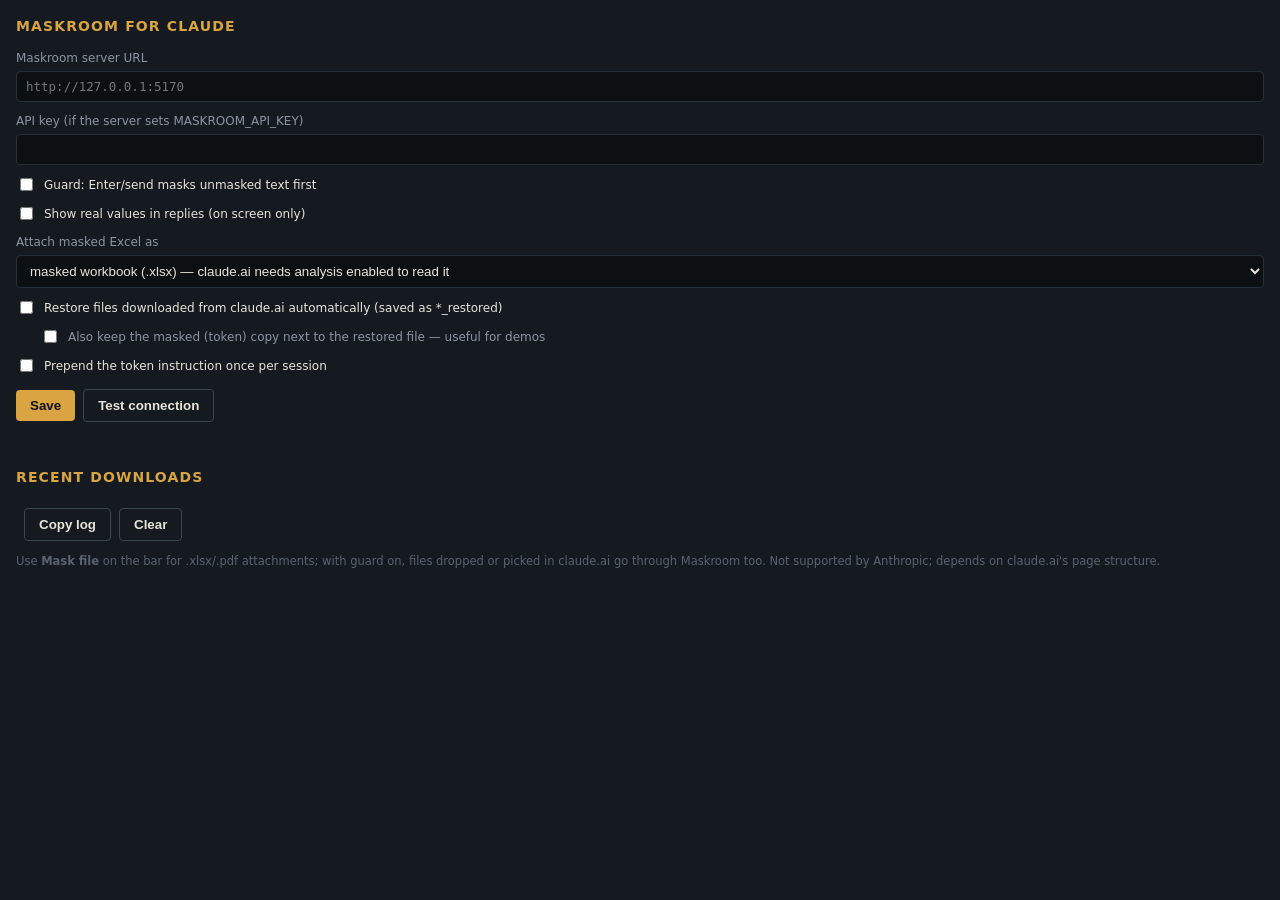
==== extension/options.html @ 56e89b08 "Extension: remove debugging aids; label guard/unmask buttons on/off Cleared the diagnostics added wh" ====
<!doctype html>
<html><head><meta charset="utf-8"><title>Maskroom settings</title>
<style>
body{font:13px/1.5 system-ui,sans-serif;margin:0;padding:16px;min-width:340px;background:#141a20;color:#e9e4d8}
h1{font-size:14px;letter-spacing:.08em;text-transform:uppercase;color:#d9a441;margin:0 0 12px}
label{display:block;margin:10px 0 4px;color:#8d94a1;font-size:12px}
input[type=text],input[type=password]{width:100%;box-sizing:border-box;background:#0c1013;border:1px solid #26303a;color:#e9e4d8;padding:7px 9px;border-radius:4px;font:12.5px ui-monospace,Menlo,monospace}
.row{display:flex;align-items:center;gap:8px;margin-top:10px;color:#e9e4d8}
.row input{accent-color:#d9a441}
button{margin-top:14px;background:#d9a441;color:#0c1013;border:0;border-radius:4px;padding:8px 14px;font-weight:600;cursor:pointer}
button.ghost{background:transparent;border:1px solid #3a4650;color:#e9e4d8;margin-left:8px}
#status{margin-top:10px;font-size:12px;color:#8d94a1;min-height:1.4em}
#status.ok{color:#3fb98d} #status.bad{color:#e2574c}
p.note{color:#5a6270;font-size:11.5px;margin:12px 0 0}
</style></head>
<body>
<h1>Maskroom for Claude</h1>
<label for="serverUrl">Maskroom server URL</label>
<input type="text" id="serverUrl" placeholder="http://127.0.0.1:5170">
<label for="apiKey">API key (if the server sets MASKROOM_API_KEY)</label>
<input type="password" id="apiKey">
<div class="row"><input type="checkbox" id="guard"><label for="guard" style="margin:0;color:#e9e4d8">Guard: Enter/send masks unmasked text first</label></div>
<div class="row"><input type="checkbox" id="unmask"><label for="unmask" style="margin:0;color:#e9e4d8">Show real values in replies (on screen only)</label></div>
<label for="excelAttach">Attach masked Excel as</label>
<select id="excelAttach" style="width:100%;background:#0c1013;border:1px solid #26303a;color:#e9e4d8;padding:7px 9px;border-radius:4px">
  <option value="xlsx">masked workbook (.xlsx) — claude.ai needs analysis enabled to read it</option>
  <option value="md">Markdown tables (.md) — readable by any chat surface</option>
</select>
<div class="row"><input type="checkbox" id="interceptDownloads"><label for="interceptDownloads" style="margin:0;color:#e9e4d8">Restore files downloaded from claude.ai automatically (saved as *_restored)</label></div>
<div class="row" style="padding-left:24px"><input type="checkbox" id="keepMasked"><label for="keepMasked" style="margin:0;color:#8d94a1">Also keep the masked (token) copy next to the restored file — useful for demos</label></div>
<div class="row"><input type="checkbox" id="preamble"><label for="preamble" style="margin:0;color:#e9e4d8">Prepend the token instruction once per session</label></div>
<button id="save">Save</button><button class="ghost" id="test">Test connection</button>
<div id="status"></div>
<h1 style="margin-top:18px">Recent downloads</h1>
<div id="log" style="font:11.5px ui-monospace,Menlo,monospace;color:#8d94a1;max-height:180px;overflow:auto;white-space:pre-wrap"></div>
<button class="ghost" id="copylog" style="margin-top:8px">Copy log</button><button class="ghost" id="clearlog" style="margin-top:8px">Clear</button>
<p class="note">Use <b>Mask file</b> on the bar for .xlsx/.pdf attachments; with guard on, files dropped or picked in
claude.ai go through Maskroom too. Not supported by Anthropic; depends on claude.ai's page structure.</p>
<script src="options.js"></script>
</body></html>
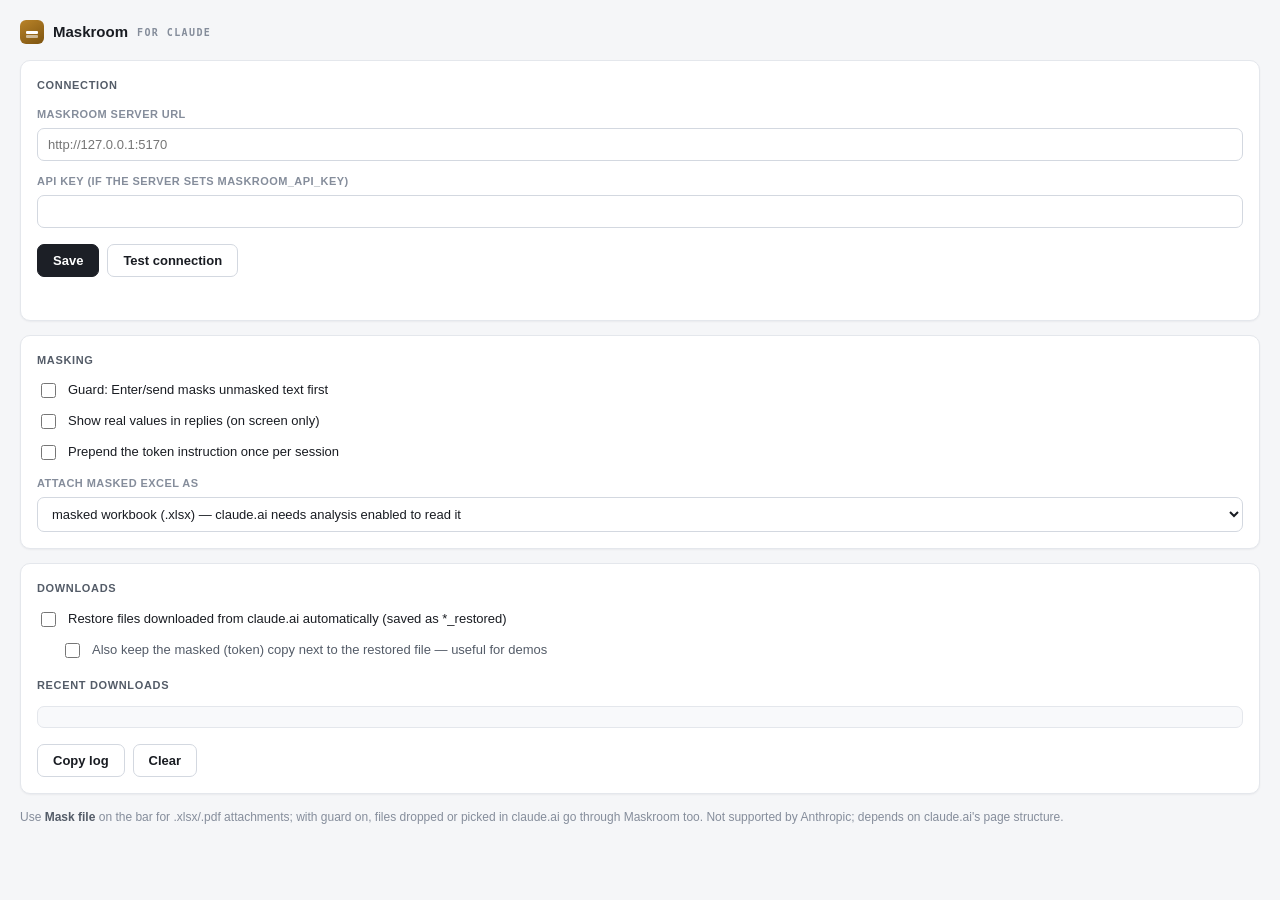
==== commit 75025028: "Redesign all UIs to an enterprise "compliance console" look Researched how enterprise security/DLP a" ====
--- a/extension/options.html
+++ b/extension/options.html
@@ -1,39 +1,75 @@
 <!doctype html>
 <html><head><meta charset="utf-8"><title>Maskroom settings</title>
 <style>
-body{font:13px/1.5 system-ui,sans-serif;margin:0;padding:16px;min-width:340px;background:#141a20;color:#e9e4d8}
-h1{font-size:14px;letter-spacing:.08em;text-transform:uppercase;color:#d9a441;margin:0 0 12px}
-label{display:block;margin:10px 0 4px;color:#8d94a1;font-size:12px}
-input[type=text],input[type=password]{width:100%;box-sizing:border-box;background:#0c1013;border:1px solid #26303a;color:#e9e4d8;padding:7px 9px;border-radius:4px;font:12.5px ui-monospace,Menlo,monospace}
-.row{display:flex;align-items:center;gap:8px;margin-top:10px;color:#e9e4d8}
-.row input{accent-color:#d9a441}
-button{margin-top:14px;background:#d9a441;color:#0c1013;border:0;border-radius:4px;padding:8px 14px;font-weight:600;cursor:pointer}
-button.ghost{background:transparent;border:1px solid #3a4650;color:#e9e4d8;margin-left:8px}
-#status{margin-top:10px;font-size:12px;color:#8d94a1;min-height:1.4em}
-#status.ok{color:#3fb98d} #status.bad{color:#e2574c}
-p.note{color:#5a6270;font-size:11.5px;margin:12px 0 0}
+:root{
+  --bg:#f5f6f8; --surface:#fff; --surface-2:#f8f9fb; --border:#e4e7ec; --border-strong:#d3d8e0;
+  --text:#191c22; --text-2:#545c68; --text-3:#858d9b; --brand:#9a6a1a; --brand-soft:#f4ecdd;
+  --primary:#1c1f26; --primary-hover:#303540; --on-primary:#fff;
+  --ok:#067647; --bad:#b42318; --ring:rgba(154,106,26,.28);
+  --sans:-apple-system,BlinkMacSystemFont,"Segoe UI",Roboto,sans-serif; --mono:ui-monospace,"SF Mono",Menlo,monospace;
+}
+*{box-sizing:border-box}
+body{font:13.5px/1.55 var(--sans);margin:0;padding:20px;min-width:380px;background:var(--bg);color:var(--text)}
+.head{display:flex;align-items:center;gap:9px;margin-bottom:16px}
+.logo{width:24px;height:24px;border-radius:6px;background:linear-gradient(150deg,#b98328,#7d5410);display:inline-grid;place-items:center}
+.logo::after{content:"";width:12px;height:3px;border-radius:1px;background:#fff;box-shadow:0 4px 0 rgba(255,255,255,.55)}
+.head .name{font-weight:800;font-size:15px}
+.head .tag{font:600 10px var(--mono);letter-spacing:.14em;text-transform:uppercase;color:var(--text-3)}
+.card{background:var(--surface);border:1px solid var(--border);border-radius:10px;padding:16px 16px;margin-bottom:14px;box-shadow:0 1px 2px rgba(16,24,40,.05)}
+h2{font-size:11px;font-weight:700;letter-spacing:.06em;text-transform:uppercase;color:var(--text-2);margin:0 0 12px}
+label.top{display:block;margin:12px 0 5px;color:var(--text-3);font-size:11px;font-weight:600;letter-spacing:.04em;text-transform:uppercase}
+label.top:first-child{margin-top:0}
+input[type=text],input[type=password],select{width:100%;background:var(--surface);border:1px solid var(--border-strong);color:var(--text);padding:8px 10px;border-radius:7px;font:13px var(--sans)}
+input:focus,select:focus{outline:none;border-color:var(--brand);box-shadow:0 0 0 3px var(--ring)}
+.row{display:flex;align-items:flex-start;gap:9px;margin-top:11px}
+.row input[type=checkbox]{accent-color:var(--brand);width:15px;height:15px;margin-top:2px}
+.row label{margin:0;color:var(--text);font-size:13px;line-height:1.45}
+.row.sub{padding-left:24px} .row.sub label{color:var(--text-2)}
+.actions{display:flex;gap:8px;margin-top:16px}
+button{background:var(--primary);color:var(--on-primary);border:1px solid var(--primary);border-radius:7px;padding:8px 15px;font:600 13px var(--sans);cursor:pointer}
+button:hover{background:var(--primary-hover);border-color:var(--primary-hover)}
+button.ghost{background:var(--surface);border:1px solid var(--border-strong);color:var(--text)}
+button.ghost:hover{background:var(--surface-2)}
+#status{margin-top:11px;font-size:12.5px;color:var(--text-3);min-height:1.3em;font-family:var(--mono)}
+#status.ok{color:var(--ok)} #status.bad{color:var(--bad)}
+#log{font:11.5px/1.5 var(--mono);color:var(--text-2);max-height:180px;overflow:auto;white-space:pre-wrap;background:var(--surface-2);border:1px solid var(--border);border-radius:7px;padding:10px;margin-bottom:10px}
+.note{color:var(--text-3);font-size:12px;margin:4px 0 0}
+.note b{color:var(--text-2)}
 </style></head>
 <body>
-<h1>Maskroom for Claude</h1>
-<label for="serverUrl">Maskroom server URL</label>
-<input type="text" id="serverUrl" placeholder="http://127.0.0.1:5170">
-<label for="apiKey">API key (if the server sets MASKROOM_API_KEY)</label>
-<input type="password" id="apiKey">
-<div class="row"><input type="checkbox" id="guard"><label for="guard" style="margin:0;color:#e9e4d8">Guard: Enter/send masks unmasked text first</label></div>
-<div class="row"><input type="checkbox" id="unmask"><label for="unmask" style="margin:0;color:#e9e4d8">Show real values in replies (on screen only)</label></div>
-<label for="excelAttach">Attach masked Excel as</label>
-<select id="excelAttach" style="width:100%;background:#0c1013;border:1px solid #26303a;color:#e9e4d8;padding:7px 9px;border-radius:4px">
-  <option value="xlsx">masked workbook (.xlsx) — claude.ai needs analysis enabled to read it</option>
-  <option value="md">Markdown tables (.md) — readable by any chat surface</option>
-</select>
-<div class="row"><input type="checkbox" id="interceptDownloads"><label for="interceptDownloads" style="margin:0;color:#e9e4d8">Restore files downloaded from claude.ai automatically (saved as *_restored)</label></div>
-<div class="row" style="padding-left:24px"><input type="checkbox" id="keepMasked"><label for="keepMasked" style="margin:0;color:#8d94a1">Also keep the masked (token) copy next to the restored file — useful for demos</label></div>
-<div class="row"><input type="checkbox" id="preamble"><label for="preamble" style="margin:0;color:#e9e4d8">Prepend the token instruction once per session</label></div>
-<button id="save">Save</button><button class="ghost" id="test">Test connection</button>
-<div id="status"></div>
-<h1 style="margin-top:18px">Recent downloads</h1>
-<div id="log" style="font:11.5px ui-monospace,Menlo,monospace;color:#8d94a1;max-height:180px;overflow:auto;white-space:pre-wrap"></div>
-<button class="ghost" id="copylog" style="margin-top:8px">Copy log</button><button class="ghost" id="clearlog" style="margin-top:8px">Clear</button>
+<div class="head"><span class="logo"></span><span class="name">Maskroom</span><span class="tag">for Claude</span></div>
+
+<div class="card">
+  <h2>Connection</h2>
+  <label class="top" for="serverUrl">Maskroom server URL</label>
+  <input type="text" id="serverUrl" placeholder="http://127.0.0.1:5170">
+  <label class="top" for="apiKey">API key (if the server sets MASKROOM_API_KEY)</label>
+  <input type="password" id="apiKey">
+  <div class="actions"><button id="save">Save</button><button class="ghost" id="test">Test connection</button></div>
+  <div id="status"></div>
+</div>
+
+<div class="card">
+  <h2>Masking</h2>
+  <div class="row"><input type="checkbox" id="guard"><label for="guard">Guard: Enter/send masks unmasked text first</label></div>
+  <div class="row"><input type="checkbox" id="unmask"><label for="unmask">Show real values in replies (on screen only)</label></div>
+  <div class="row"><input type="checkbox" id="preamble"><label for="preamble">Prepend the token instruction once per session</label></div>
+  <label class="top" for="excelAttach">Attach masked Excel as</label>
+  <select id="excelAttach">
+    <option value="xlsx">masked workbook (.xlsx) — claude.ai needs analysis enabled to read it</option>
+    <option value="md">Markdown tables (.md) — readable by any chat surface</option>
+  </select>
+</div>
+
+<div class="card">
+  <h2>Downloads</h2>
+  <div class="row"><input type="checkbox" id="interceptDownloads"><label for="interceptDownloads">Restore files downloaded from claude.ai automatically (saved as *_restored)</label></div>
+  <div class="row sub"><input type="checkbox" id="keepMasked"><label for="keepMasked">Also keep the masked (token) copy next to the restored file — useful for demos</label></div>
+  <h2 style="margin-top:16px">Recent downloads</h2>
+  <div id="log"></div>
+  <div class="actions"><button class="ghost" id="copylog">Copy log</button><button class="ghost" id="clearlog">Clear</button></div>
+</div>
+
 <p class="note">Use <b>Mask file</b> on the bar for .xlsx/.pdf attachments; with guard on, files dropped or picked in
 claude.ai go through Maskroom too. Not supported by Anthropic; depends on claude.ai's page structure.</p>
 <script src="options.js"></script>
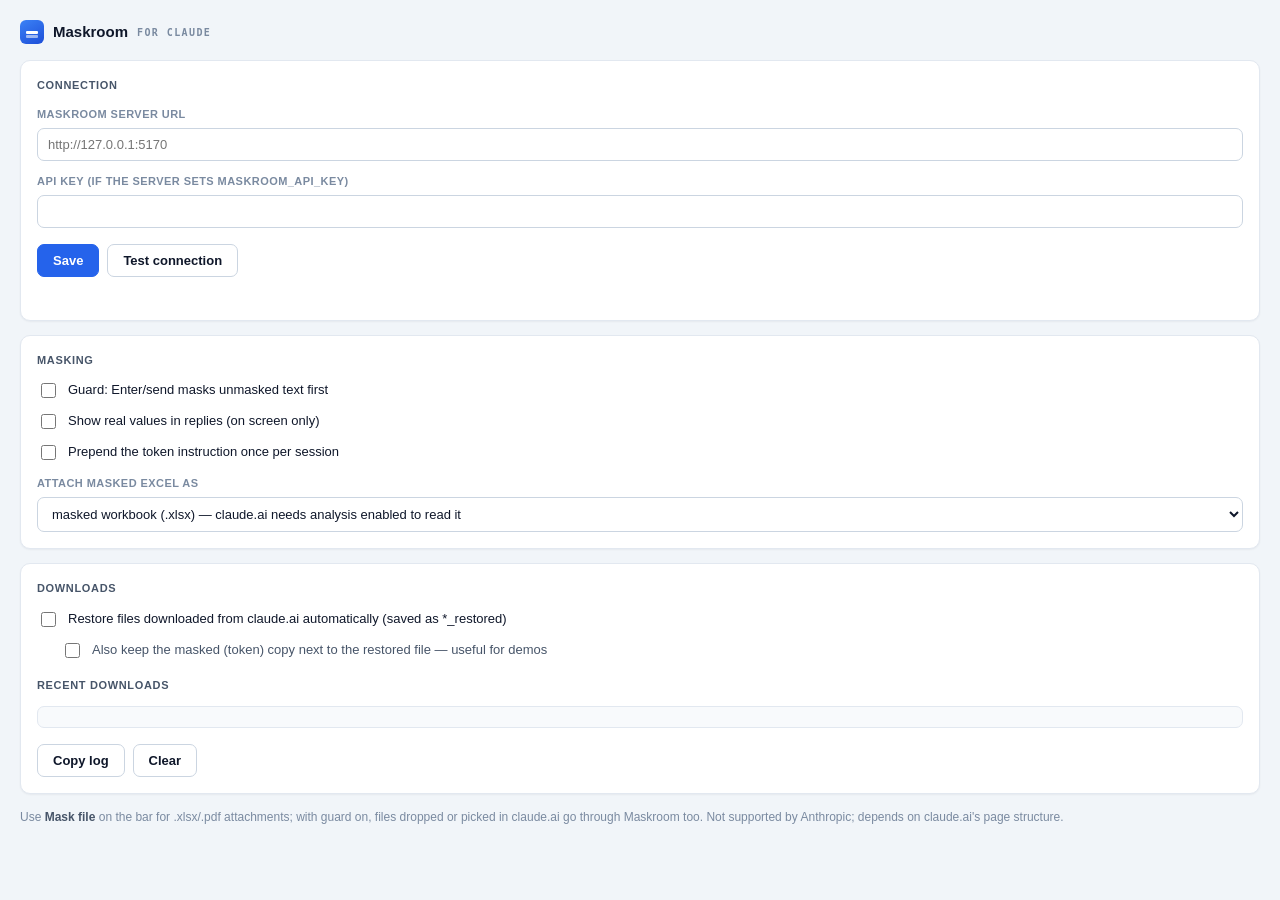
==== commit 8a6bb7c0: "Recolor to enterprise blue on cool slate (was brass on warm gray) The previous pass kept brass as th" ====
--- a/extension/options.html
+++ b/extension/options.html
@@ -2,16 +2,16 @@
 <html><head><meta charset="utf-8"><title>Maskroom settings</title>
 <style>
 :root{
-  --bg:#f5f6f8; --surface:#fff; --surface-2:#f8f9fb; --border:#e4e7ec; --border-strong:#d3d8e0;
-  --text:#191c22; --text-2:#545c68; --text-3:#858d9b; --brand:#9a6a1a; --brand-soft:#f4ecdd;
-  --primary:#1c1f26; --primary-hover:#303540; --on-primary:#fff;
-  --ok:#067647; --bad:#b42318; --ring:rgba(154,106,26,.28);
+  --bg:#f1f5f9; --surface:#fff; --surface-2:#f8fafc; --border:#e2e8f0; --border-strong:#cbd5e1;
+  --text:#0f172a; --text-2:#475569; --text-3:#7a8aa0; --brand:#2563eb; --brand-soft:#eff4ff;
+  --primary:#2563eb; --primary-hover:#1d4ed8; --on-primary:#fff;
+  --ok:#067647; --bad:#b42318; --ring:rgba(37,99,235,.28);
   --sans:-apple-system,BlinkMacSystemFont,"Segoe UI",Roboto,sans-serif; --mono:ui-monospace,"SF Mono",Menlo,monospace;
 }
 *{box-sizing:border-box}
 body{font:13.5px/1.55 var(--sans);margin:0;padding:20px;min-width:380px;background:var(--bg);color:var(--text)}
 .head{display:flex;align-items:center;gap:9px;margin-bottom:16px}
-.logo{width:24px;height:24px;border-radius:6px;background:linear-gradient(150deg,#b98328,#7d5410);display:inline-grid;place-items:center}
+.logo{width:24px;height:24px;border-radius:6px;background:linear-gradient(150deg,#3b82f6,#1d4ed8);display:inline-grid;place-items:center}
 .logo::after{content:"";width:12px;height:3px;border-radius:1px;background:#fff;box-shadow:0 4px 0 rgba(255,255,255,.55)}
 .head .name{font-weight:800;font-size:15px}
 .head .tag{font:600 10px var(--mono);letter-spacing:.14em;text-transform:uppercase;color:var(--text-3)}
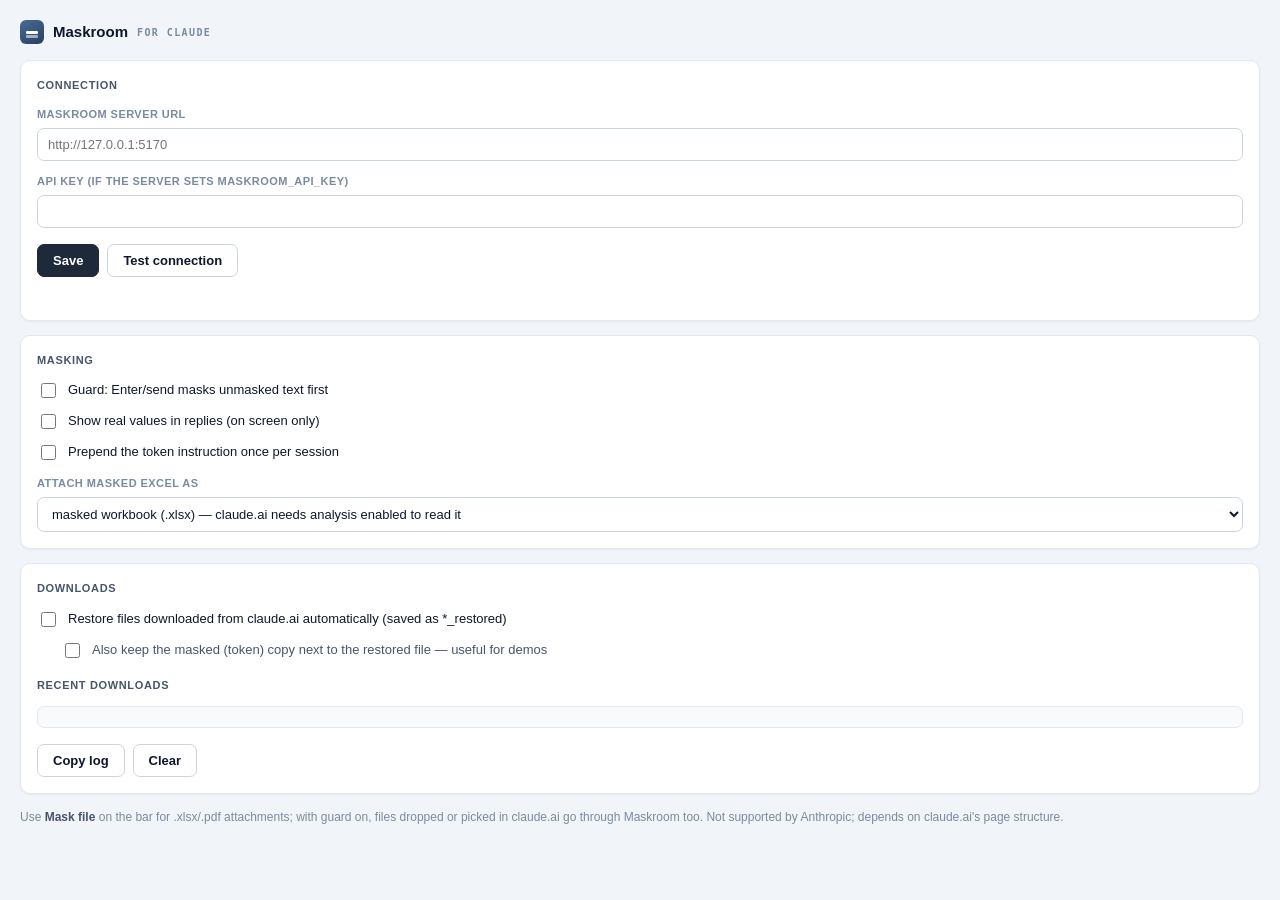
==== commit eba9c05f: "Recolor: ink primary + muted steel-blue accent (the blue was too bright) Replaced the saturated roya" ====
--- a/extension/options.html
+++ b/extension/options.html
@@ -3,15 +3,15 @@
 <style>
 :root{
   --bg:#f1f5f9; --surface:#fff; --surface-2:#f8fafc; --border:#e2e8f0; --border-strong:#cbd5e1;
-  --text:#0f172a; --text-2:#475569; --text-3:#7a8aa0; --brand:#2563eb; --brand-soft:#eff4ff;
-  --primary:#2563eb; --primary-hover:#1d4ed8; --on-primary:#fff;
-  --ok:#067647; --bad:#b42318; --ring:rgba(37,99,235,.28);
+  --text:#0f172a; --text-2:#475569; --text-3:#7a8aa0; --brand:#3a5c86; --brand-soft:#eef2f7;
+  --primary:#1e2a3a; --primary-hover:#111a27; --on-primary:#fff;
+  --ok:#067647; --bad:#b42318; --ring:rgba(58,92,134,.30);
   --sans:-apple-system,BlinkMacSystemFont,"Segoe UI",Roboto,sans-serif; --mono:ui-monospace,"SF Mono",Menlo,monospace;
 }
 *{box-sizing:border-box}
 body{font:13.5px/1.55 var(--sans);margin:0;padding:20px;min-width:380px;background:var(--bg);color:var(--text)}
 .head{display:flex;align-items:center;gap:9px;margin-bottom:16px}
-.logo{width:24px;height:24px;border-radius:6px;background:linear-gradient(150deg,#3b82f6,#1d4ed8);display:inline-grid;place-items:center}
+.logo{width:24px;height:24px;border-radius:6px;background:linear-gradient(150deg,#4a6b96,#26405f);display:inline-grid;place-items:center}
 .logo::after{content:"";width:12px;height:3px;border-radius:1px;background:#fff;box-shadow:0 4px 0 rgba(255,255,255,.55)}
 .head .name{font-weight:800;font-size:15px}
 .head .tag{font:600 10px var(--mono);letter-spacing:.14em;text-transform:uppercase;color:var(--text-3)}
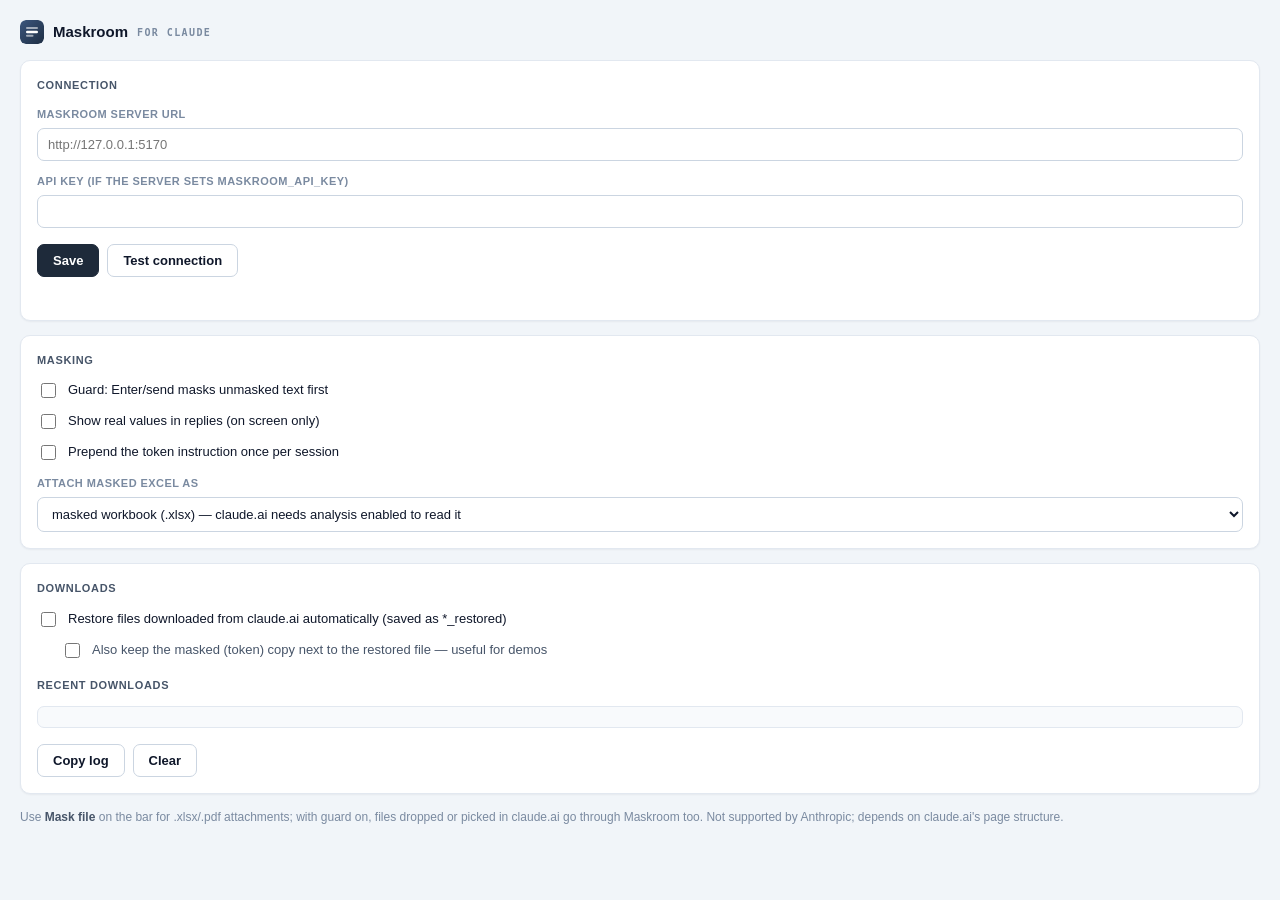
==== commit e5b86a90: "Design a real logo: redaction-mark app tile, applied everywhere Replaced the placeholder CSS square " ====
--- a/extension/options.html
+++ b/extension/options.html
@@ -1,5 +1,6 @@
 <!doctype html>
 <html><head><meta charset="utf-8"><title>Maskroom settings</title>
+<link rel="icon" href="data:image/svg+xml,%3Csvg xmlns='http://www.w3.org/2000/svg' viewBox='0 0 32 32'%3E%3Cdefs%3E%3ClinearGradient id='g' x1='0' y1='0' x2='1' y2='1'%3E%3Cstop offset='0' stop-color='%233b567d'/%3E%3Cstop offset='1' stop-color='%231e2e44'/%3E%3C/linearGradient%3E%3C/defs%3E%3Crect width='32' height='32' rx='7.5' fill='url(%23g)'/%3E%3Crect x='8' y='9.4' width='16' height='2.6' rx='1.3' fill='%23fff' opacity='.55'/%3E%3Crect x='8' y='14.4' width='16' height='3.2' rx='1.6' fill='%23fff'/%3E%3Crect x='8' y='19.8' width='10' height='2.6' rx='1.3' fill='%23fff' opacity='.55'/%3E%3C/svg%3E">
 <style>
 :root{
   --bg:#f1f5f9; --surface:#fff; --surface-2:#f8fafc; --border:#e2e8f0; --border-strong:#cbd5e1;
@@ -8,11 +9,15 @@
   --ok:#067647; --bad:#b42318; --ring:rgba(58,92,134,.30);
   --sans:-apple-system,BlinkMacSystemFont,"Segoe UI",Roboto,sans-serif; --mono:ui-monospace,"SF Mono",Menlo,monospace;
 }
+@media (prefers-color-scheme: dark){
+  :root{--bg:#0b1120;--surface:#111a2b;--surface-2:#16223a;--border:#243149;--border-strong:#334463;
+    --text:#e6ebf3;--text-2:#9fb0c7;--text-3:#6b7c96;--brand:#8fb0d6;--brand-soft:#172438;
+    --primary:#e8edf4;--primary-hover:#fff;--on-primary:#0f1826;--ring:rgba(143,176,214,.30)}
+}
 *{box-sizing:border-box}
 body{font:13.5px/1.55 var(--sans);margin:0;padding:20px;min-width:380px;background:var(--bg);color:var(--text)}
 .head{display:flex;align-items:center;gap:9px;margin-bottom:16px}
-.logo{width:24px;height:24px;border-radius:6px;background:linear-gradient(150deg,#4a6b96,#26405f);display:inline-grid;place-items:center}
-.logo::after{content:"";width:12px;height:3px;border-radius:1px;background:#fff;box-shadow:0 4px 0 rgba(255,255,255,.55)}
+.logo{width:24px;height:24px;border-radius:6px;background:url("data:image/svg+xml,%3Csvg xmlns='http://www.w3.org/2000/svg' viewBox='0 0 32 32'%3E%3Cdefs%3E%3ClinearGradient id='g' x1='0' y1='0' x2='1' y2='1'%3E%3Cstop offset='0' stop-color='%233b567d'/%3E%3Cstop offset='1' stop-color='%231e2e44'/%3E%3C/linearGradient%3E%3C/defs%3E%3Crect width='32' height='32' rx='7.5' fill='url(%23g)'/%3E%3Crect x='8' y='9.4' width='16' height='2.6' rx='1.3' fill='%23fff' opacity='.55'/%3E%3Crect x='8' y='14.4' width='16' height='3.2' rx='1.6' fill='%23fff'/%3E%3Crect x='8' y='19.8' width='10' height='2.6' rx='1.3' fill='%23fff' opacity='.55'/%3E%3C/svg%3E") center/contain no-repeat}
 .head .name{font-weight:800;font-size:15px}
 .head .tag{font:600 10px var(--mono);letter-spacing:.14em;text-transform:uppercase;color:var(--text-3)}
 .card{background:var(--surface);border:1px solid var(--border);border-radius:10px;padding:16px 16px;margin-bottom:14px;box-shadow:0 1px 2px rgba(16,24,40,.05)}
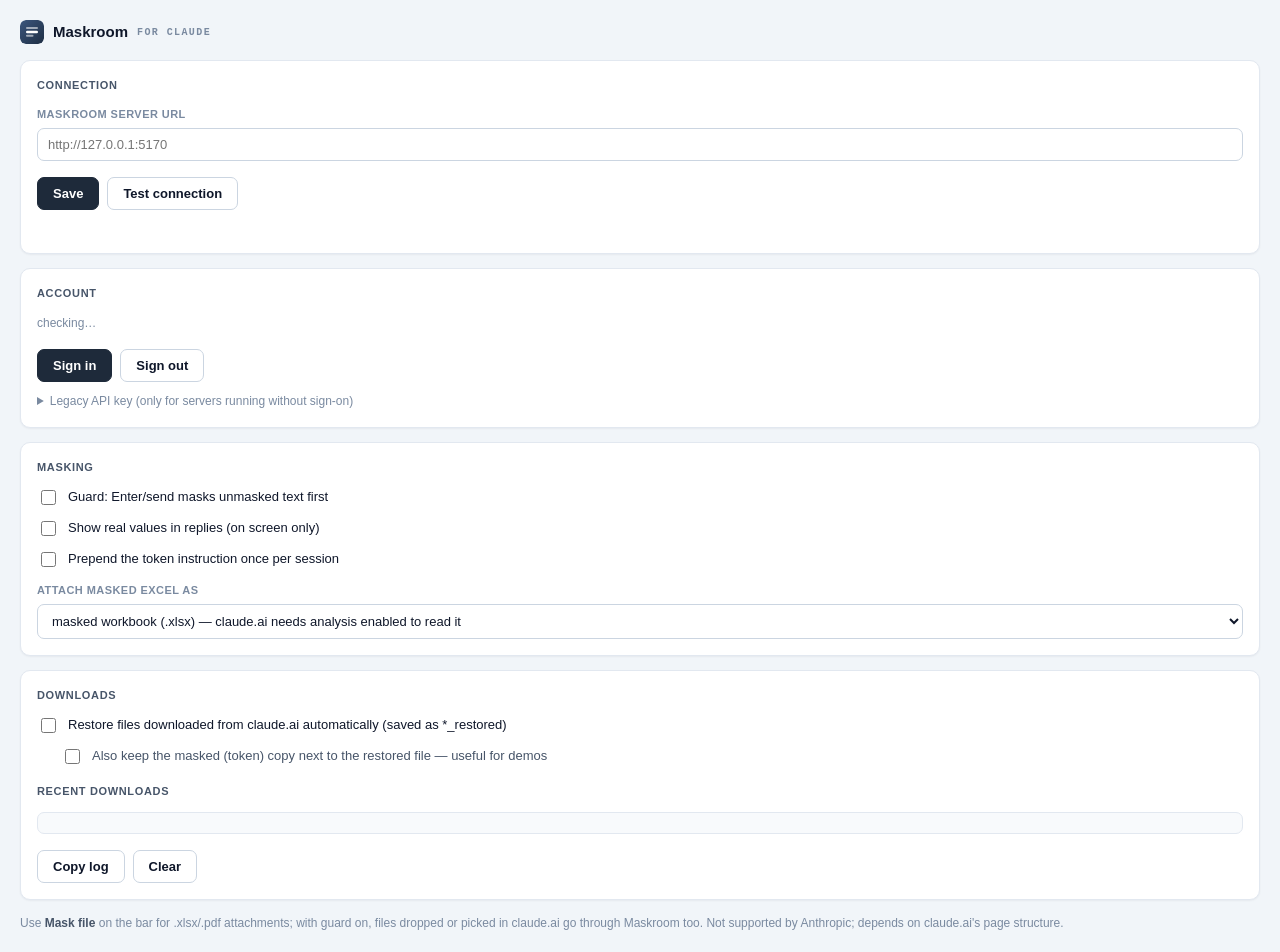
==== commit 9768a569: "Real authentication: OIDC sign-on, roles, service keys, Keycloak fallback Maskroom had only two shar" ====
--- a/extension/options.html
+++ b/extension/options.html
@@ -48,10 +48,20 @@
   <h2>Connection</h2>
   <label class="top" for="serverUrl">Maskroom server URL</label>
   <input type="text" id="serverUrl" placeholder="http://127.0.0.1:5170">
-  <label class="top" for="apiKey">API key (if the server sets MASKROOM_API_KEY)</label>
-  <input type="password" id="apiKey">
   <div class="actions"><button id="save">Save</button><button class="ghost" id="test">Test connection</button></div>
   <div id="status"></div>
+</div>
+
+<div class="card">
+  <h2>Account</h2>
+  <div id="account" class="note">checking…</div>
+  <div class="actions"><button id="login">Sign in</button><button class="ghost" id="logout">Sign out</button></div>
+  <details id="legacy" style="margin-top:10px">
+    <summary class="note">Legacy API key (only for servers running without sign-on)</summary>
+    <label class="top" for="apiKey">API key (the server's MASKROOM_API_KEY)</label>
+    <input type="password" id="apiKey">
+    <div class="actions"><button class="ghost" id="savekey">Save key</button></div>
+  </details>
 </div>
 
 <div class="card">
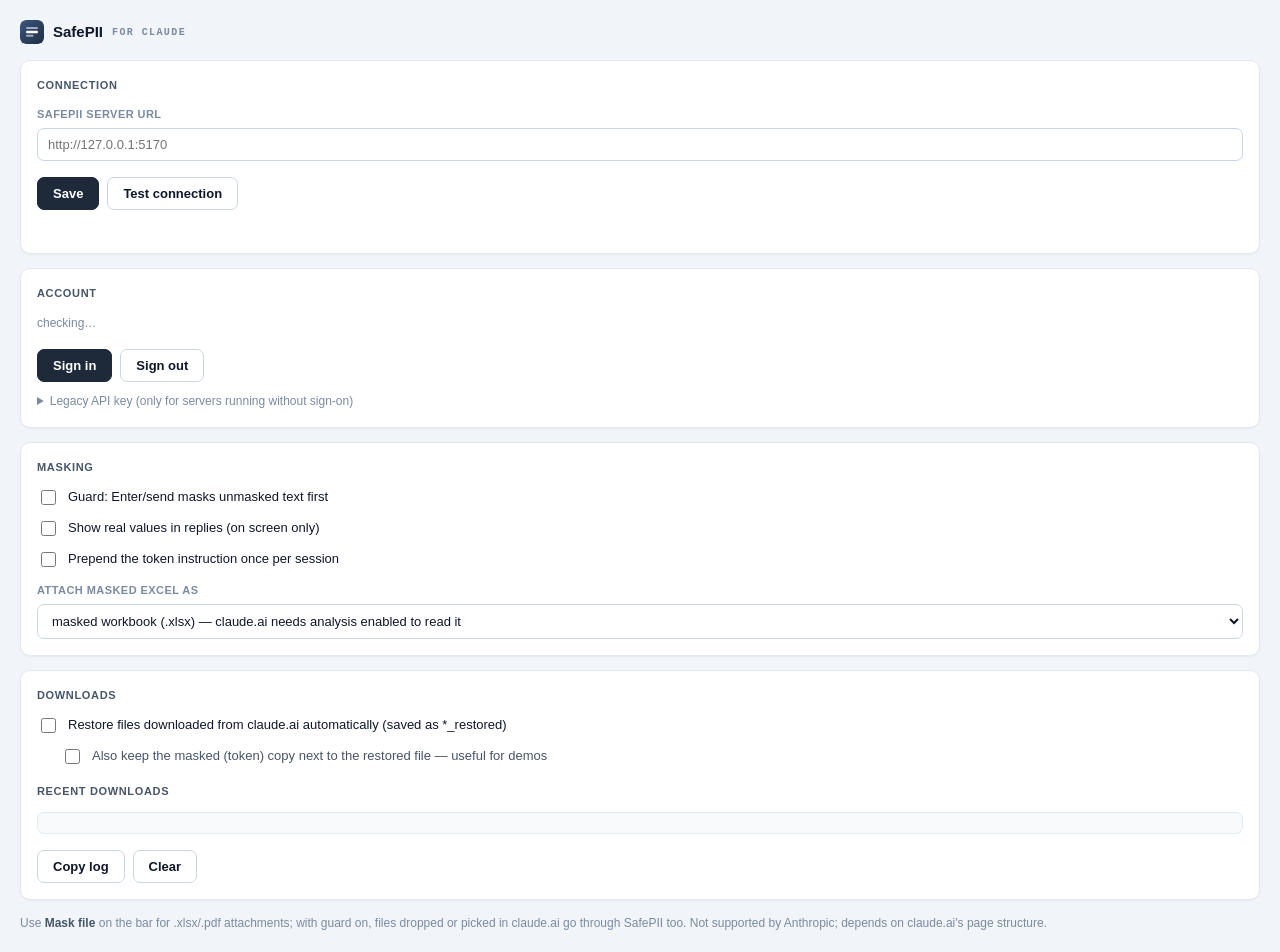
==== commit 55d2a330: "Rename the product to SafePII in everything people see Page titles and header, sign-in and signed-ou" ====
--- a/extension/options.html
+++ b/extension/options.html
@@ -1,5 +1,5 @@
 <!doctype html>
-<html><head><meta charset="utf-8"><title>Maskroom settings</title>
+<html><head><meta charset="utf-8"><title>SafePII settings</title>
 <link rel="icon" href="data:image/svg+xml,%3Csvg xmlns='http://www.w3.org/2000/svg' viewBox='0 0 32 32'%3E%3Cdefs%3E%3ClinearGradient id='g' x1='0' y1='0' x2='1' y2='1'%3E%3Cstop offset='0' stop-color='%233b567d'/%3E%3Cstop offset='1' stop-color='%231e2e44'/%3E%3C/linearGradient%3E%3C/defs%3E%3Crect width='32' height='32' rx='7.5' fill='url(%23g)'/%3E%3Crect x='8' y='9.4' width='16' height='2.6' rx='1.3' fill='%23fff' opacity='.55'/%3E%3Crect x='8' y='14.4' width='16' height='3.2' rx='1.6' fill='%23fff'/%3E%3Crect x='8' y='19.8' width='10' height='2.6' rx='1.3' fill='%23fff' opacity='.55'/%3E%3C/svg%3E">
 <style>
 :root{
@@ -42,11 +42,11 @@
 .note b{color:var(--text-2)}
 </style></head>
 <body>
-<div class="head"><span class="logo"></span><span class="name">Maskroom</span><span class="tag">for Claude</span></div>
+<div class="head"><span class="logo"></span><span class="name">SafePII</span><span class="tag">for Claude</span></div>
 
 <div class="card">
   <h2>Connection</h2>
-  <label class="top" for="serverUrl">Maskroom server URL</label>
+  <label class="top" for="serverUrl">SafePII server URL</label>
   <input type="text" id="serverUrl" placeholder="http://127.0.0.1:5170">
   <div class="actions"><button id="save">Save</button><button class="ghost" id="test">Test connection</button></div>
   <div id="status"></div>
@@ -86,6 +86,6 @@
 </div>
 
 <p class="note">Use <b>Mask file</b> on the bar for .xlsx/.pdf attachments; with guard on, files dropped or picked in
-claude.ai go through Maskroom too. Not supported by Anthropic; depends on claude.ai's page structure.</p>
+claude.ai go through SafePII too. Not supported by Anthropic; depends on claude.ai's page structure.</p>
 <script src="options.js"></script>
 </body></html>
